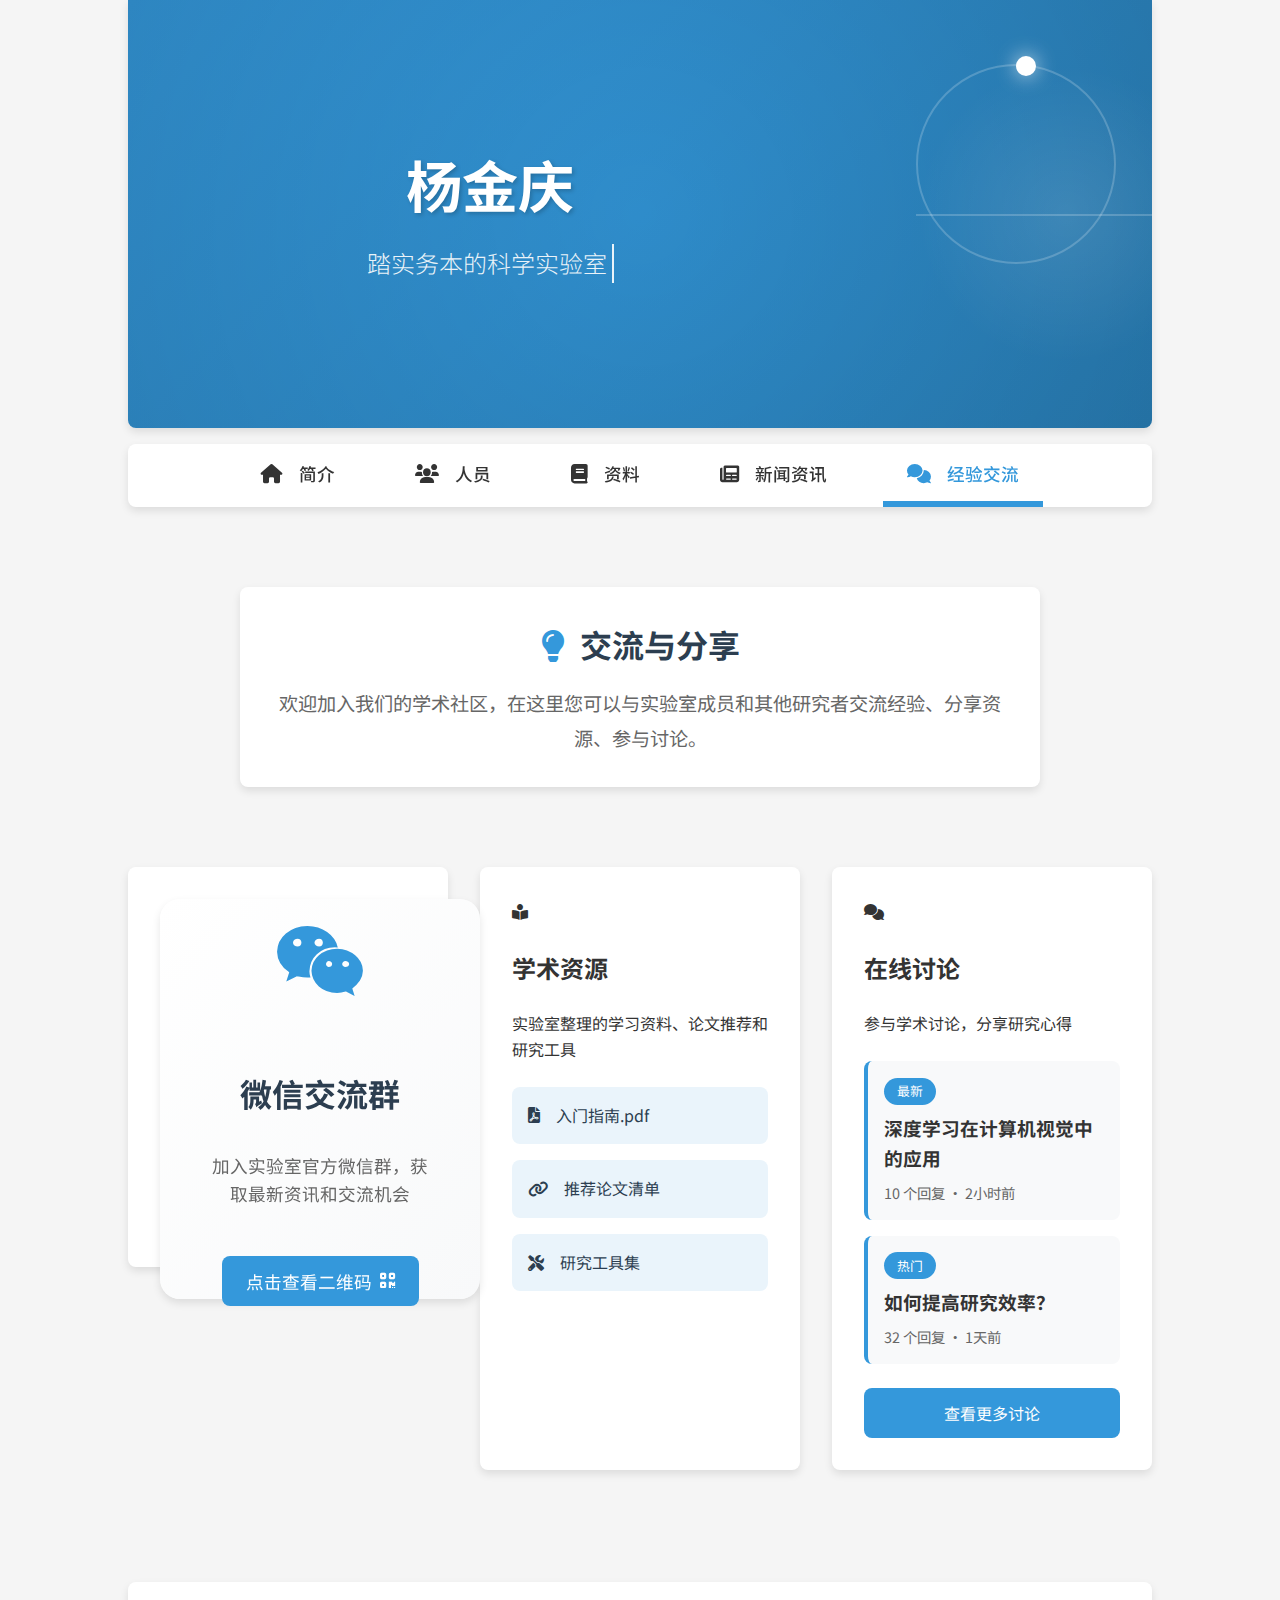
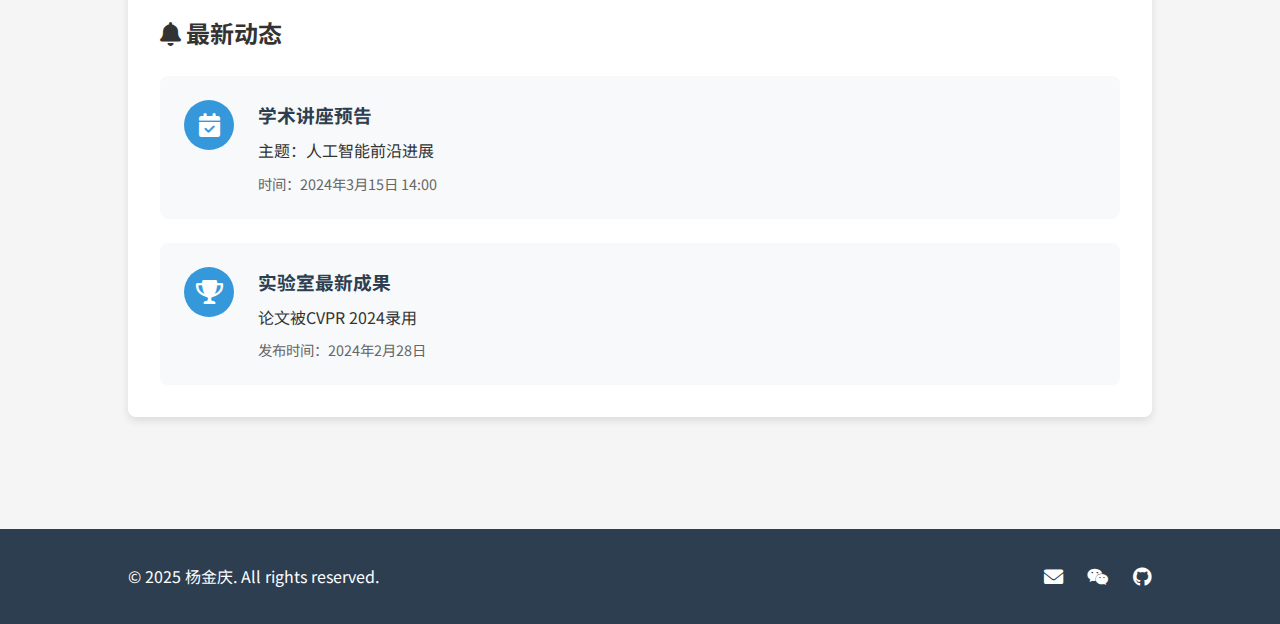
==== experience.html @ 107aa759 "Add files via upload" ====
<!DOCTYPE html>
<html lang="zh">
<head>
    <meta charset="UTF-8">
    <meta name="viewport" content="width=device-width, initial-scale=1.0">
    <title>经验交流 - 杨金庆实验室</title>
    <link rel="stylesheet" href="style.css">
    <link rel="stylesheet" href="header.css">
    <link rel="stylesheet" href="experience.css">
    <link rel="stylesheet" href="https://cdnjs.cloudflare.com/ajax/libs/font-awesome/6.0.0/css/all.min.css">
    <link href="https://fonts.googleapis.com/css2?family=Noto+Sans+SC:wght@300;400;500;700&display=swap" rel="stylesheet">
</head>
<body>
    <!-- 顶部横幅 -->
    <header class="banner">
        <div class="banner-content">
            <div class="banner-text">
                <h1>杨金庆</h1>
                <div class="banner-subtitle">
                    <span class="typing-text">踏实务本的科学实验室</span>
                </div>
            </div>
            <div class="banner-decoration">
                <div class="decoration-circle"></div>
                <div class="decoration-line"></div>
            </div>
        </div>
        <div class="banner-background">
            <div class="particles"></div>
        </div>
    </header>

    <!-- 导航栏 -->
    <nav class="main-nav">
        <div class="nav-container">
            <ul>
                <li><a href="index.html" class="nav-link">
                    <i class="fas fa-home"></i>
                    <span>简介</span>
                    <div class="nav-indicator"></div>
                </a></li>
                <li><a href="people.html" class="nav-link">
                    <i class="fas fa-users"></i>
                    <span>人员</span>
                    <div class="nav-indicator"></div>
                </a></li>
                <li><a href="resources.html" class="nav-link">
                    <i class="fas fa-book"></i>
                    <span>资料</span>
                    <div class="nav-indicator"></div>
                </a></li>
                <li><a href="news.html" class="nav-link">
                    <i class="fas fa-newspaper"></i>
                    <span>新闻资讯</span>
                    <div class="nav-indicator"></div>
                </a></li>
                <li><a href="experience.html" class="nav-link">
                    <i class="fas fa-comments"></i>
                    <span>经验交流</span>
                    <div class="nav-indicator"></div>
                </a></li>
            </ul>
        </div>
    </nav>

    <!-- 主要内容区域 -->
    <main>
        <div class="experience-container">
            <div class="experience-intro">
                <h2><i class="fas fa-lightbulb"></i> 交流与分享</h2>
                <p>欢迎加入我们的学术社区，在这里您可以与实验室成员和其他研究者交流经验、分享资源、参与讨论。</p>
            </div>
            
            <!-- 功能卡片区域 -->
            <div class="cards-container">
                <!-- 微信交流群 -->
                <div class="feature-card qr-card">
                    <div class="card-front">
                        <div class="icon">
                            <i class="fab fa-weixin"></i>
                        </div>
                        <h2>微信交流群</h2>
                        <p>加入实验室官方微信群，获取最新资讯和交流机会</p>
                        <button class="show-qr-btn">点击查看二维码 <i class="fas fa-qrcode"></i></button>
                    </div>
                    <div class="card-back">
                        <div class="qr-code">
                            <img src="qr-code.png" alt="交流群二维码">
                        </div>
                        <p>请使用微信扫描二维码</p>
                        <button class="hide-qr-btn"><i class="fas fa-arrow-left"></i> 返回</button>
                    </div>
                </div>

                <!-- 学术资源 -->
                <div class="feature-card">
                    <div class="icon">
                        <i class="fas fa-book-reader"></i>
                    </div>
                    <h2>学术资源</h2>
                    <p>实验室整理的学习资料、论文推荐和研究工具</p>
                    <div class="resource-list">
                        <a href="#" class="resource-item">
                            <i class="fas fa-file-pdf"></i>
                            <span>入门指南.pdf</span>
                        </a>
                        <a href="#" class="resource-item">
                            <i class="fas fa-link"></i>
                            <span>推荐论文清单</span>
                        </a>
                        <a href="#" class="resource-item">
                            <i class="fas fa-tools"></i>
                            <span>研究工具集</span>
                        </a>
                    </div>
                </div>

                <!-- 在线讨论区 -->
                <div class="feature-card discussion-card">
                    <div class="icon">
                        <i class="fas fa-comments"></i>
                    </div>
                    <h2>在线讨论</h2>
                    <p>参与学术讨论，分享研究心得</p>
                    <div class="discussion-preview">
                        <div class="discussion-topic">
                            <span class="topic-tag">最新</span>
                            <h3>深度学习在计算机视觉中的应用</h3>
                            <p class="topic-meta">10 个回复 · 2小时前</p>
                        </div>
                        <div class="discussion-topic">
                            <span class="topic-tag">热门</span>
                            <h3>如何提高研究效率？</h3>
                            <p class="topic-meta">32 个回复 · 1天前</p>
                        </div>
                    </div>
                    <button class="view-more-btn">查看更多讨论</button>
                </div>
            </div>

            <!-- 最新动态 -->
            <div class="updates-section">
                <h2><i class="fas fa-bell"></i> 最新动态</h2>
                <div class="updates-list">
                    <div class="update-item">
                        <div class="update-icon">
                            <i class="fas fa-calendar-check"></i>
                        </div>
                        <div class="update-content">
                            <h3>学术讲座预告</h3>
                            <p>主题：人工智能前沿进展</p>
                            <p class="update-meta">时间：2024年3月15日 14:00</p>
                        </div>
                    </div>
                    <div class="update-item">
                        <div class="update-icon">
                            <i class="fas fa-trophy"></i>
                        </div>
                        <div class="update-content">
                            <h3>实验室最新成果</h3>
                            <p>论文被CVPR 2024录用</p>
                            <p class="update-meta">发布时间：2024年2月28日</p>
                        </div>
                    </div>
                </div>
            </div>
        </div>
    </main>

    <!-- 页脚 -->
    <footer>
        <div class="footer-content">
            <p>© 2025 杨金庆. All rights reserved.</p>
            <div class="footer-links">
                <a href="#"><i class="fas fa-envelope"></i></a>
                <a href="#"><i class="fab fa-weixin"></i></a>
                <a href="#"><i class="fab fa-github"></i></a>
            </div>
        </div>
    </footer>

    <script src="nav.js"></script>
</body>
</html>
---- style.css ----
/* 全局样式 */
:root {
    --primary-color: #3498db;
    --primary-dark: #2980b9;
    --secondary-color: #2c3e50;
    --accent-color: #e74c3c;
    --light-bg: #f5f5f5;
    --dark-bg: #1a1a1a;
    --text-color: #333;
    --text-light: #666;
    --white: #ffffff;
    --shadow-sm: 0 2px 4px rgba(0,0,0,0.1);
    --shadow-md: 0 4px 8px rgba(0,0,0,0.1);
    --shadow-lg: 0 8px 16px rgba(0,0,0,0.1);
    --border-radius: 8px;
    --transition: all 0.3s ease;
}

* {
    box-sizing: border-box;
    margin: 0;
    padding: 0;
}

body {
    margin: 0;
    padding: 0;
    font-family: 'Noto Sans SC', "Microsoft YaHei", Arial, sans-serif;
    line-height: 1.6;
    min-height: 100vh;
    display: flex;
    flex-direction: column;
    background-color: var(--light-bg);
    color: var(--text-color);
}

/* 顶部横幅 */
.banner {
    width: 80%;
    max-width: 1200px;
    margin: 0 auto;
    background: linear-gradient(135deg, var(--secondary-color) 0%, var(--dark-bg) 100%);
    color: white;
    text-align: center;
    padding: 3rem 0;
    border-radius: 0 0 var(--border-radius) var(--border-radius);
    box-shadow: var(--shadow-md);
    position: relative;
    overflow: hidden;
}

.banner-content {
    position: relative;
    z-index: 2;
}

.banner-decoration {
    position: absolute;
    top: -50%;
    right: -10%;
    width: 300px;
    height: 300px;
    background: radial-gradient(circle, rgba(255,255,255,0.1) 0%, rgba(255,255,255,0) 70%);
    border-radius: 50%;
    z-index: 1;
}

.banner h1 {
    font-size: 2.8rem;
    margin: 0.5rem 0;
    font-weight: bold;
    text-shadow: 0 2px 4px rgba(0,0,0,0.2);
}

.banner h2 {
    font-size: 1.6rem;
    margin: 0;
    opacity: 0.9;
    font-weight: 400;
}

/* 导航栏 */
nav {
    width: 80%;
    max-width: 1200px;
    margin: 1rem auto;
    background-color: var(--white);
    box-shadow: var(--shadow-md);
    border-radius: var(--border-radius);
    position: sticky;
    top: 1rem;
    z-index: 100;
    transition: var(--transition);
}

nav ul {
    margin: 0;
    padding: 0;
    display: flex;
    justify-content: center;
    list-style: none;
}

nav li {
    margin: 0;
    padding: 0;
}

nav a {
    text-decoration: none;
    color: var(--text-color);
    font-size: 1.1rem;
    padding: 1.2rem 1.5rem;
    display: flex;
    align-items: center;
    transition: var(--transition);
    position: relative;
    border-bottom: 3px solid transparent;
}

nav a i {
    margin-right: 0.5rem;
    font-size: 1.2rem;
}

nav a:hover {
    color: var(--primary-color);
    background-color: rgba(52, 152, 219, 0.05);
}

nav a.active {
    color: var(--primary-color);
    border-bottom: 3px solid var(--primary-color);
    font-weight: 500;
}

/* 主要内容区域 */
main {
    flex: 1;
    width: 80%;
    max-width: 1200px;
    margin: 2rem auto;
    padding: 0;
}

.profile-container {
    display: flex;
    gap: 3rem;
    align-items: flex-start;
}

.profile-image {
    flex: 1;
    max-width: 300px;
}

.profile-image img {
    width: 100%;
    height: auto;
    border-radius: 8px;
    box-shadow: 0 4px 8px rgba(0,0,0,0.1);
}

.profile-info {
    flex: 2;
}

.profile-info h2 {
    color: #2c3e50;
    font-size: 1.8rem;
    margin-bottom: 1rem;
}

.profile-info p {
    margin: 0.5rem 0;
    color: #555;
    line-height: 1.8;
}

/* 页脚 */
footer {
    background-color: var(--secondary-color);
    color: var(--white);
    padding: 2rem 0;
    margin-top: 3rem;
}

.footer-content {
    width: 80%;
    max-width: 1200px;
    margin: 0 auto;
    display: flex;
    justify-content: space-between;
    align-items: center;
}

.footer-links {
    display: flex;
    gap: 1.5rem;
}

.footer-links a {
    color: var(--white);
    font-size: 1.2rem;
    transition: var(--transition);
}

.footer-links a:hover {
    color: var(--primary-color);
    transform: translateY(-3px);
}

/* 按钮样式 */
button {
    cursor: pointer;
    padding: 0.8rem 1.5rem;
    border: none;
    border-radius: var(--border-radius);
    font-family: inherit;
    font-size: 1rem;
    transition: var(--transition);
    background-color: var(--primary-color);
    color: var(--white);
}

button:hover {
    background-color: var(--primary-dark);
    transform: translateY(-2px);
    box-shadow: var(--shadow-md);
}

button:active {
    transform: translateY(0);
    box-shadow: var(--shadow-sm);
}

/* 响应式设计 */
@media (max-width: 1200px) {
    .banner, nav, main, .footer-content {
        width: 90%;
    }
}

@media (max-width: 768px) {
    .banner h1 {
        font-size: 2.2rem;
    }
    
    .banner h2 {
        font-size: 1.3rem;
    }
    
    nav ul {
        flex-wrap: wrap;
    }
    
    nav a {
        padding: 1rem;
        font-size: 1rem;
    }
    
    .footer-content {
        flex-direction: column;
        gap: 1rem;
        text-align: center;
    }

    .profile-container {
        flex-direction: column;
        gap: 2rem;
    }

    .profile-image {
        max-width: 100%;
    }

    .profile-image img {
        max-height: 400px;
        width: auto;
        margin: 0 auto;
        display: block;
    }
}
---- header.css ----
/* 顶部横幅样式 */
.banner {
    position: relative;
    background: linear-gradient(135deg, var(--primary-color), var(--primary-dark));
    color: white;
    padding: 4rem 2rem;
    overflow: hidden;
}

.banner-content {
    position: relative;
    max-width: 1200px;
    margin: 0 auto;
    display: flex;
    justify-content: space-between;
    align-items: center;
    z-index: 2;
}

.banner-text {
    flex: 1;
}

.banner h1 {
    font-size: 3.5rem;
    font-weight: 700;
    margin: 0;
    text-shadow: 2px 2px 4px rgba(0,0,0,0.2);
    animation: slideInLeft 0.8s ease-out;
}

.banner-subtitle {
    margin-top: 1rem;
}

.typing-text {
    font-size: 1.5rem;
    font-weight: 300;
    opacity: 0.9;
    display: inline-block;
    border-right: 2px solid white;
    padding-right: 5px;
    animation: typing 3.5s steps(40, end),
               blink-caret 0.75s step-end infinite;
    white-space: nowrap;
    overflow: hidden;
}

/* 装饰元素 */
.banner-decoration {
    position: relative;
    width: 300px;
    height: 300px;
}

.decoration-circle {
    position: absolute;
    width: 200px;
    height: 200px;
    border: 2px solid rgba(255,255,255,0.2);
    border-radius: 50%;
    animation: rotate 20s linear infinite;
}

.decoration-circle:before {
    content: '';
    position: absolute;
    top: -10px;
    left: 50%;
    width: 20px;
    height: 20px;
    background: white;
    border-radius: 50%;
    box-shadow: 0 0 20px rgba(255,255,255,0.8);
}

.decoration-line {
    position: absolute;
    top: 50%;
    left: 0;
    width: 100%;
    height: 2px;
    background: rgba(255,255,255,0.2);
    transform-origin: center;
    animation: rotate 15s linear infinite;
}

/* 背景粒子效果 */
.banner-background {
    position: absolute;
    top: 0;
    left: 0;
    right: 0;
    bottom: 0;
    overflow: hidden;
}

.particles {
    position: absolute;
    top: 0;
    left: 0;
    width: 100%;
    height: 100%;
    background: radial-gradient(circle at center, transparent 0%, rgba(0,0,0,0.2) 100%);
    opacity: 0.6;
}

/* 导航栏样式 */
.main-nav {
    background: white;
    box-shadow: var(--shadow-md);
    position: sticky;
    top: 0;
    z-index: 100;
    transition: all 0.3s ease;
}

.nav-container {
    max-width: 1200px;
    margin: 0 auto;
    padding: 0 1rem;
}

.main-nav ul {
    list-style: none;
    margin: 0;
    padding: 0;
    display: flex;
    justify-content: center;
    gap: 2rem;
}

.main-nav a {
    display: flex;
    align-items: center;
    gap: 0.5rem;
    padding: 1rem 1.5rem;
    color: var(--text-color);
    text-decoration: none;
    font-weight: 500;
    position: relative;
    transition: all 0.3s ease;
}

.main-nav a i {
    font-size: 1.2rem;
    transition: transform 0.3s ease;
}

.main-nav a:hover i {
    transform: translateY(-2px);
}

.nav-indicator {
    position: absolute;
    bottom: 0;
    left: 0;
    width: 100%;
    height: 3px;
    background: var(--primary-color);
    transform: scaleX(0);
    transition: transform 0.3s ease;
    transform-origin: center;
}

.main-nav a:hover .nav-indicator,
.main-nav a.active .nav-indicator {
    transform: scaleX(1);
}

.main-nav a.active {
    color: var(--primary-color);
}

/* 动画关键帧 */
@keyframes slideInLeft {
    from {
        transform: translateX(-100px);
        opacity: 0;
    }
    to {
        transform: translateX(0);
        opacity: 1;
    }
}

@keyframes typing {
    from { width: 0 }
    to { width: 100% }
}

@keyframes blink-caret {
    from, to { border-color: transparent }
    50% { border-color: white }
}

@keyframes rotate {
    from { transform: rotate(0deg); }
    to { transform: rotate(360deg); }
}

/* 响应式设计 */
@media (max-width: 768px) {
    .banner {
        padding: 3rem 1rem;
    }

    .banner h1 {
        font-size: 2.5rem;
    }

    .banner-decoration {
        display: none;
    }

    .main-nav ul {
        gap: 0.5rem;
    }

    .main-nav a {
        padding: 1rem 0.8rem;
        font-size: 0.9rem;
    }

    .main-nav a span {
        display: none;
    }

    .main-nav a i {
        font-size: 1.4rem;
    }
}

/* 导航链接激活状态 */
.nav-link.active {
    color: var(--primary-color);
}

.nav-link.active i {
    color: var(--primary-color);
}

.nav-link.active .nav-indicator {
    transform: scaleX(1);
}

/* 改进的悬停效果 */
.nav-link:hover {
    color: var(--primary-color);
}

.nav-link:hover i {
    color: var(--primary-color);
}
---- experience.css ----
/* 主要内容布局 */
.experience-container {
    display: flex;
    flex-direction: column;
    gap: 3rem;
    padding: 2rem 0;
}

.experience-intro {
    text-align: center;
    max-width: 800px;
    margin: 0 auto;
    padding: 2rem;
    background-color: var(--white);
    border-radius: var(--border-radius);
    box-shadow: var(--shadow-md);
}

.experience-intro h2 {
    color: var(--secondary-color);
    margin-bottom: 1rem;
    font-size: 2rem;
}

.experience-intro h2 i {
    color: var(--primary-color);
    margin-right: 0.5rem;
}

.experience-intro p {
    color: var(--text-light);
    font-size: 1.2rem;
    line-height: 1.8;
}

/* 卡片容器 */
.cards-container {
    display: grid;
    grid-template-columns: repeat(auto-fit, minmax(300px, 1fr));
    gap: 2rem;
    margin: 2rem 0;
}

.qr-card {
    position: relative;
    width: 100%;
    max-width: 350px;
    height: 400px;
    perspective: 1000px;
}

.card-front,
.card-back {
    position: absolute;
    width: 100%;
    height: 100%;
    backface-visibility: hidden;
    transition: transform 0.8s cubic-bezier(0.175, 0.885, 0.32, 1.275);
    border-radius: 20px;
    padding: 3rem;
    box-shadow: var(--shadow-md);
    display: flex;
    flex-direction: column;
    align-items: center;
    justify-content: center;
    background: var(--white);
}

/* 正面样式 */
.card-front {
    transform: rotateY(0deg);
    background: linear-gradient(135deg, var(--white) 0%, #f8f9fa 100%);
}

.qr-card.flipped .card-front {
    transform: rotateY(180deg);
}

.card-front .icon {
    font-size: 5rem;
    color: var(--primary-color);
    margin-bottom: 2rem;
    animation: float 3s ease-in-out infinite;
}

@keyframes float {
    0% {
        transform: translateY(0px);
    }
    50% {
        transform: translateY(-10px);
    }
    100% {
        transform: translateY(0px);
    }
}

.card-front h2 {
    font-size: 2rem;
    color: var(--secondary-color);
    margin: 1rem 0;
    text-align: center;
}

.card-front p {
    font-size: 1.1rem;
    color: var(--text-light);
    margin: 1rem 0 2rem;
    text-align: center;
}

/* 背面样式 */
.card-back {
    transform: rotateY(-180deg);
    background: linear-gradient(135deg, var(--white) 0%, #f0f7ff 100%);
}

.qr-card.flipped .card-back {
    transform: rotateY(0deg);
}

.qr-code {
    width: 200px;
    height: 200px;
    margin-bottom: 1.5rem;
    padding: 1rem;
    background: var(--white);
    border-radius: 10px;
    box-shadow: var(--shadow-sm);
    display: flex;
    align-items: center;
    justify-content: center;
}

.qr-code img {
    width: 100%;
    height: 100%;
    object-fit: contain;
}

/* 按钮样式 */
.show-qr-btn,
.hide-qr-btn {
    padding: 0.8rem 1.5rem;
    font-size: 1.1rem;
    border: none;
    border-radius: 8px;
    cursor: pointer;
    transition: all 0.3s ease;
    background: var(--primary-color);
    color: var(--white);
    margin-top: 1rem;
    display: flex;
    align-items: center;
    gap: 0.5rem;
}

.show-qr-btn:hover,
.hide-qr-btn:hover {
    background: var(--primary-dark);
    transform: translateY(-3px);
    box-shadow: var(--shadow-md);
}

/* 功能卡片样式更新 */
.feature-card {
    background: var(--white);
    border-radius: var(--border-radius);
    padding: 2rem;
    box-shadow: var(--shadow-md);
    transition: var(--transition);
    display: flex;
    flex-direction: column;
    gap: 1.5rem;
    min-height: 400px;
}

.feature-card:hover {
    transform: translateY(-5px);
    box-shadow: var(--shadow-lg);
}

/* 资源列表样式 */
.resource-list {
    display: flex;
    flex-direction: column;
    gap: 1rem;
}

.resource-item {
    display: flex;
    align-items: center;
    gap: 1rem;
    padding: 1rem;
    background: rgba(52, 152, 219, 0.1);
    border-radius: var(--border-radius);
    color: var(--secondary-color);
    text-decoration: none;
    transition: var(--transition);
}

.resource-item:hover {
    background: rgba(52, 152, 219, 0.2);
    transform: translateX(5px);
}

/* 讨论区样式 */
.discussion-preview {
    display: flex;
    flex-direction: column;
    gap: 1rem;
}

.discussion-topic {
    padding: 1rem;
    background: #f8f9fa;
    border-radius: var(--border-radius);
    border-left: 4px solid var(--primary-color);
}

.topic-tag {
    display: inline-block;
    padding: 0.2rem 0.8rem;
    border-radius: 20px;
    font-size: 0.8rem;
    margin-bottom: 0.5rem;
}

.topic-tag:not(:last-child) {
    margin-right: 0.5rem;
}

.topic-tag {
    background: var(--primary-color);
    color: white;
}

.topic-meta {
    font-size: 0.9rem;
    color: var(--text-light);
    margin-top: 0.5rem;
}

/* 最新动态部分 */
.updates-section {
    margin-top: 2rem;
    background: var(--white);
    border-radius: var(--border-radius);
    padding: 2rem;
    box-shadow: var(--shadow-md);
}

.updates-list {
    display: flex;
    flex-direction: column;
    gap: 1.5rem;
    margin-top: 1.5rem;
}

.update-item {
    display: flex;
    gap: 1.5rem;
    padding: 1.5rem;
    background: #f8f9fa;
    border-radius: var(--border-radius);
    transition: var(--transition);
}

.update-item:hover {
    transform: translateX(5px);
    background: #f0f7ff;
}

.update-icon {
    flex-shrink: 0;
    width: 50px;
    height: 50px;
    border-radius: 50%;
    background: var(--primary-color);
    color: white;
    display: flex;
    align-items: center;
    justify-content: center;
    font-size: 1.5rem;
}

.update-content h3 {
    margin: 0 0 0.5rem 0;
    color: var(--secondary-color);
}

.update-meta {
    font-size: 0.9rem;
    color: var(--text-light);
    margin-top: 0.5rem;
}

/* 表单增强样式 */
select {
    width: 100%;
    padding: 0.8rem;
    border: 1px solid #ddd;
    border-radius: var(--border-radius);
    font-family: inherit;
    font-size: 1rem;
    transition: var(--transition);
    background-color: white;
    cursor: pointer;
}

select:focus {
    outline: none;
    border-color: var(--primary-color);
    box-shadow: 0 0 0 3px rgba(52, 152, 219, 0.2);
}

/* 响应式调整 */
@media (max-width: 768px) {
    .cards-container {
        grid-template-columns: 1fr;
    }
    
    .update-item {
        flex-direction: column;
        align-items: flex-start;
        gap: 1rem;
    }
}
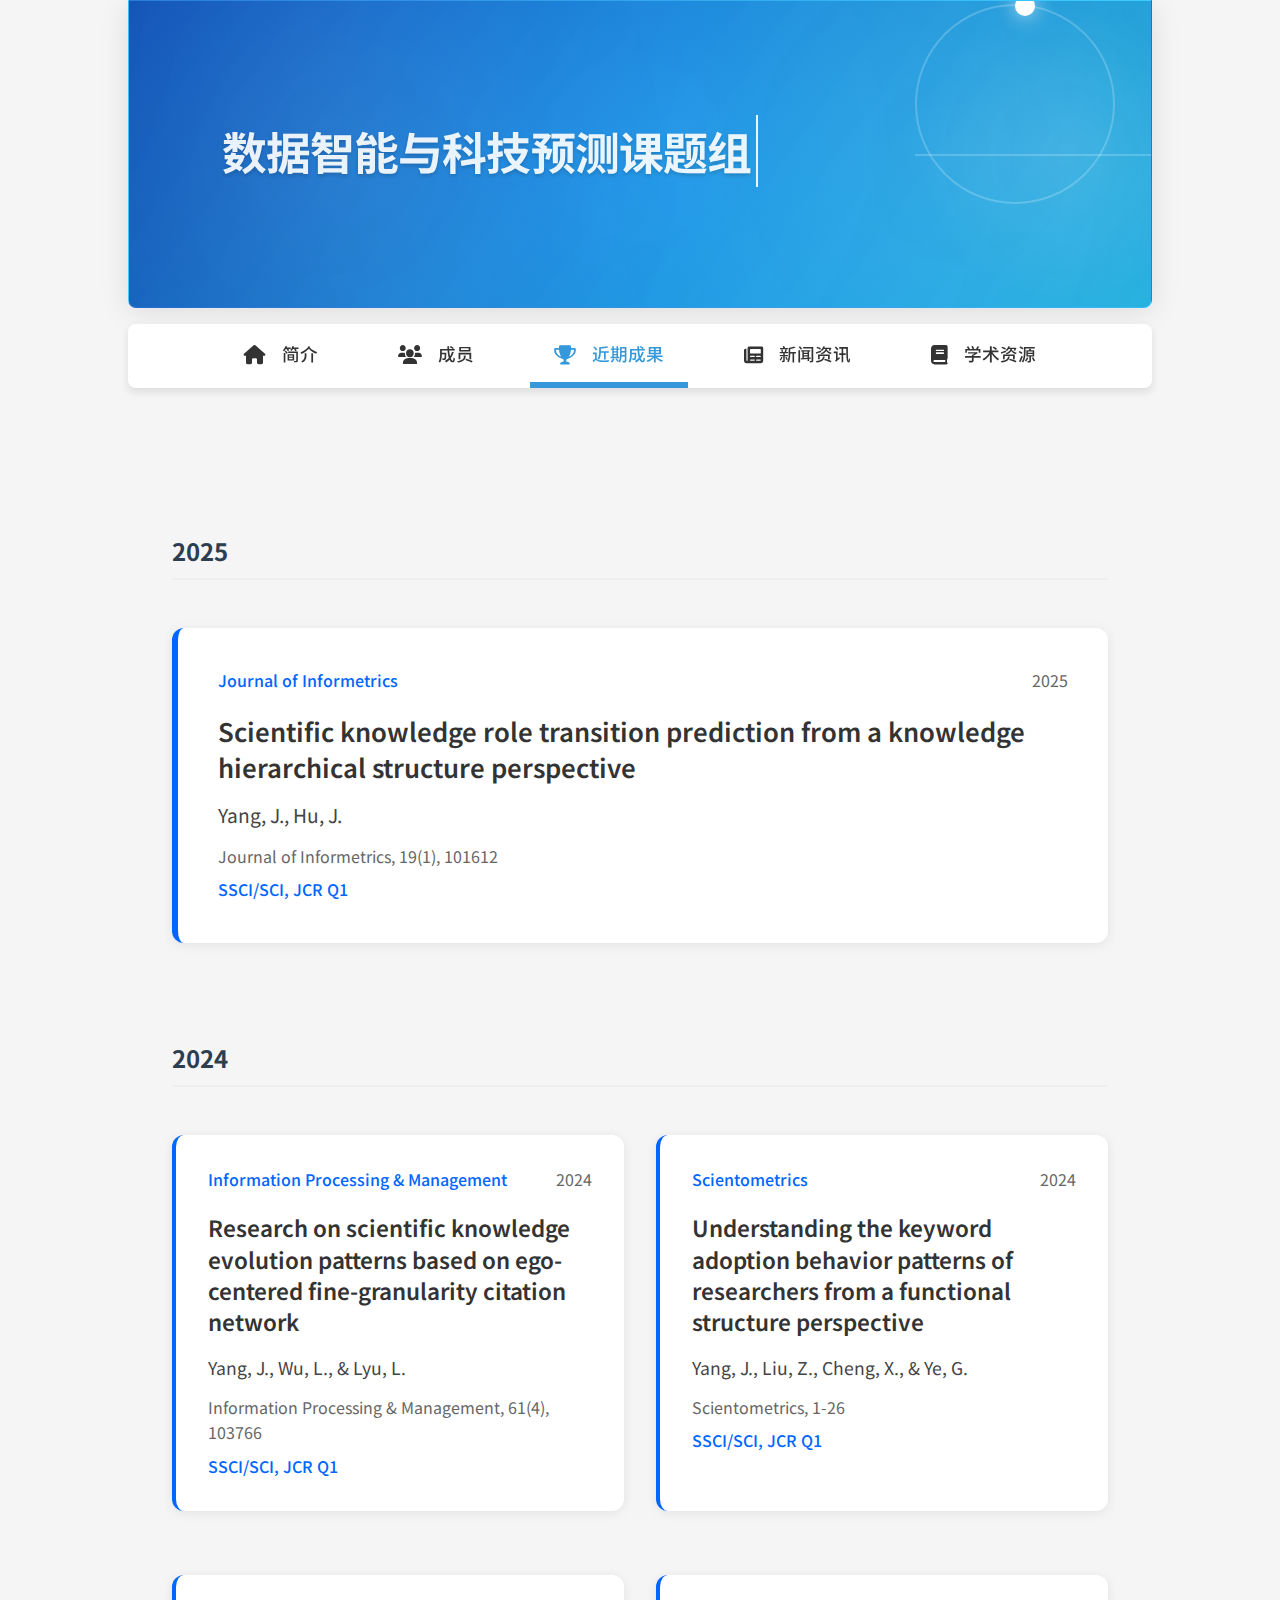
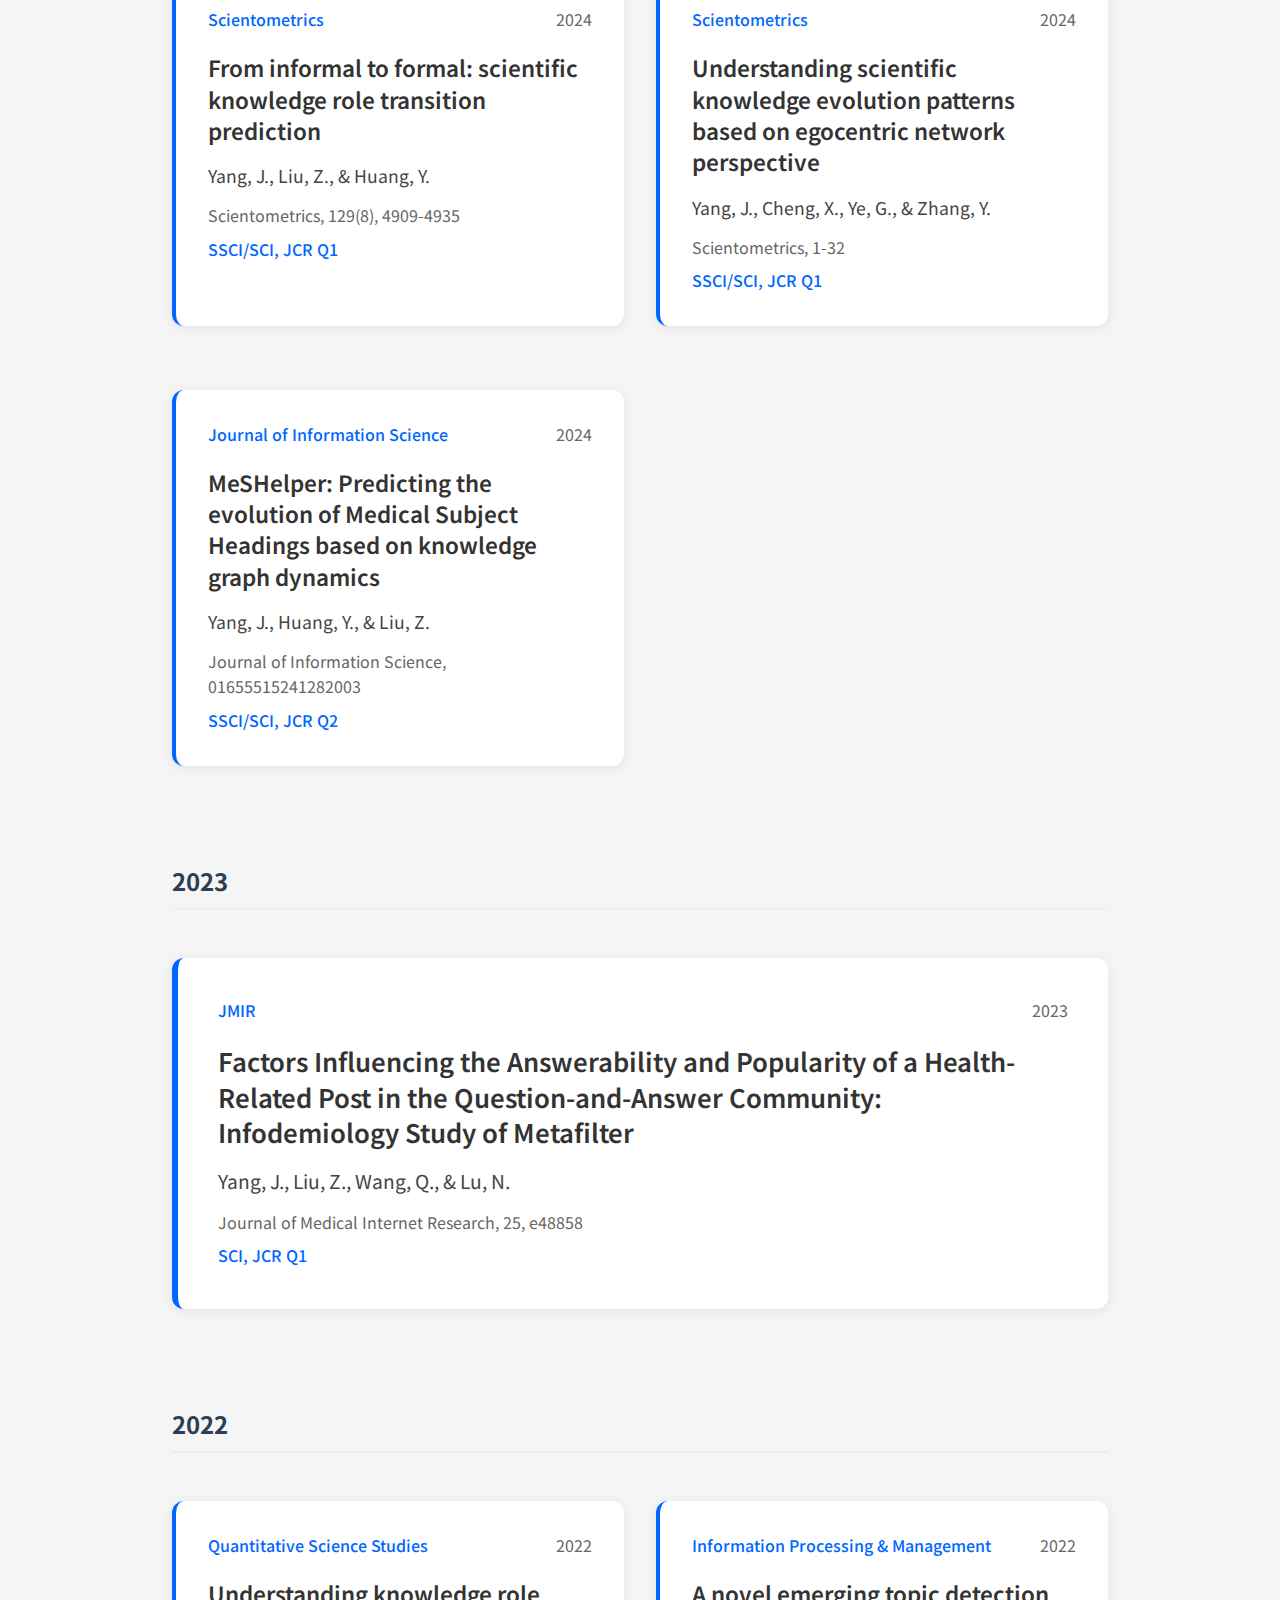
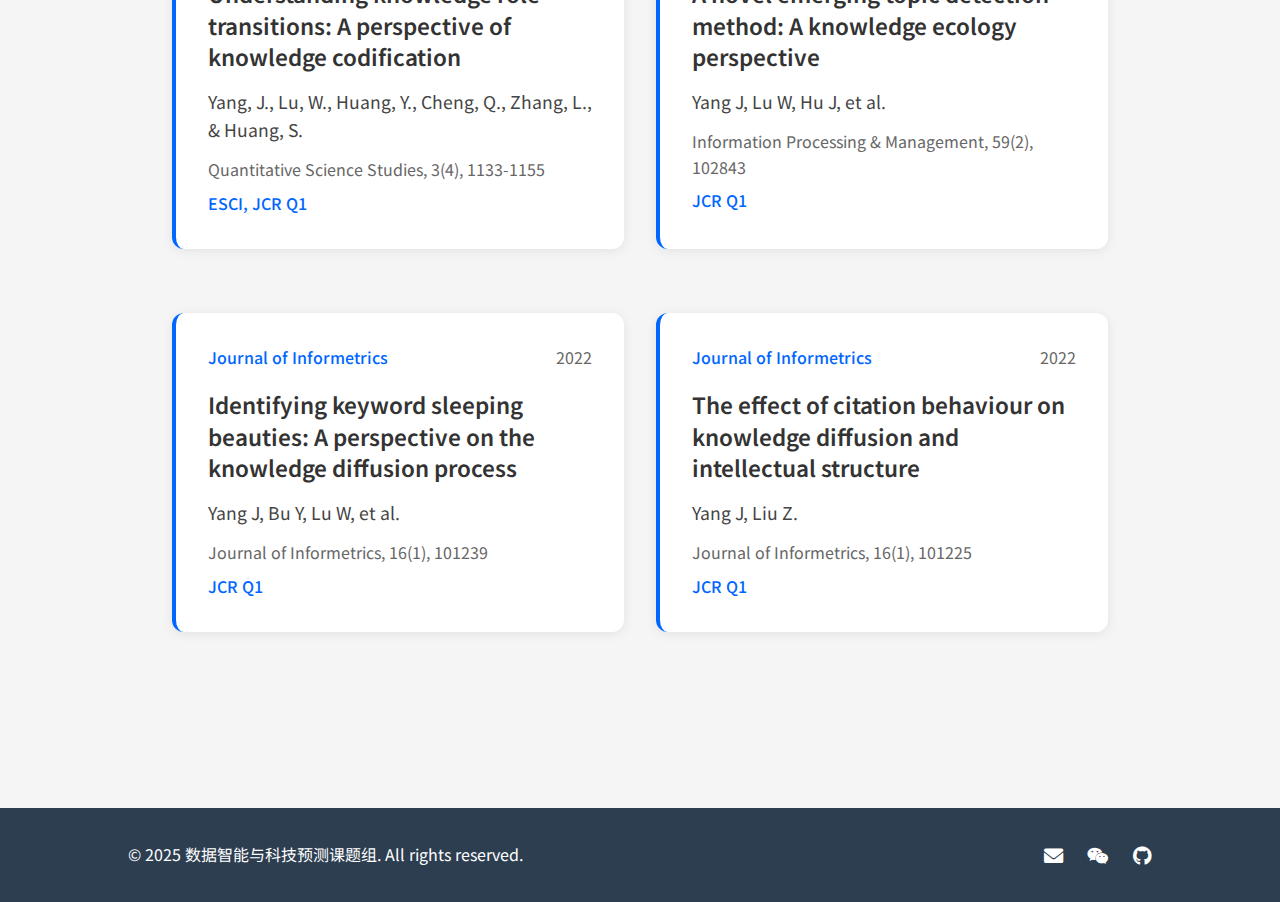
==== commit 3390526f: "Update experience.html" ====
--- a/experience.html
+++ b/experience.html
@@ -3,10 +3,10 @@
 <head>
     <meta charset="UTF-8">
     <meta name="viewport" content="width=device-width, initial-scale=1.0">
-    <title>经验交流 - 杨金庆实验室</title>
+    <title>近期成果 - 数据智能与科技预测课题组</title>
     <link rel="stylesheet" href="style.css">
     <link rel="stylesheet" href="header.css">
-    <link rel="stylesheet" href="experience.css">
+    <link rel="stylesheet" href="achievements.css">
     <link rel="stylesheet" href="https://cdnjs.cloudflare.com/ajax/libs/font-awesome/6.0.0/css/all.min.css">
     <link href="https://fonts.googleapis.com/css2?family=Noto+Sans+SC:wght@300;400;500;700&display=swap" rel="stylesheet">
 </head>
@@ -15,10 +15,7 @@
     <header class="banner">
         <div class="banner-content">
             <div class="banner-text">
-                <h1>杨金庆</h1>
-                <div class="banner-subtitle">
-                    <span class="typing-text">踏实务本的科学实验室</span>
-                </div>
+                <h1 class="typing-text">数据智能与科技预测课题组</h1>
             </div>
             <div class="banner-decoration">
                 <div class="decoration-circle"></div>
@@ -41,12 +38,12 @@
                 </a></li>
                 <li><a href="people.html" class="nav-link">
                     <i class="fas fa-users"></i>
-                    <span>人员</span>
-                    <div class="nav-indicator"></div>
-                </a></li>
-                <li><a href="resources.html" class="nav-link">
-                    <i class="fas fa-book"></i>
-                    <span>资料</span>
+                    <span>成员</span>
+                    <div class="nav-indicator"></div>
+                </a></li>
+                <li><a href="experience.html" class="nav-link">
+                    <i class="fas fa-trophy"></i>
+                    <span>近期成果</span>
                     <div class="nav-indicator"></div>
                 </a></li>
                 <li><a href="news.html" class="nav-link">
@@ -54,9 +51,9 @@
                     <span>新闻资讯</span>
                     <div class="nav-indicator"></div>
                 </a></li>
-                <li><a href="experience.html" class="nav-link">
-                    <i class="fas fa-comments"></i>
-                    <span>经验交流</span>
+                <li><a href="resources.html" class="nav-link">
+                    <i class="fas fa-book"></i>
+                    <span>学术资源</span>
                     <div class="nav-indicator"></div>
                 </a></li>
             </ul>
@@ -65,102 +62,143 @@
 
     <!-- 主要内容区域 -->
     <main>
-        <div class="experience-container">
-            <div class="experience-intro">
-                <h2><i class="fas fa-lightbulb"></i> 交流与分享</h2>
-                <p>欢迎加入我们的学术社区，在这里您可以与实验室成员和其他研究者交流经验、分享资源、参与讨论。</p>
-            </div>
-            
-            <!-- 功能卡片区域 -->
-            <div class="cards-container">
-                <!-- 微信交流群 -->
-                <div class="feature-card qr-card">
-                    <div class="card-front">
-                        <div class="icon">
-                            <i class="fab fa-weixin"></i>
-                        </div>
-                        <h2>微信交流群</h2>
-                        <p>加入实验室官方微信群，获取最新资讯和交流机会</p>
-                        <button class="show-qr-btn">点击查看二维码 <i class="fas fa-qrcode"></i></button>
-                    </div>
-                    <div class="card-back">
-                        <div class="qr-code">
-                            <img src="qr-code.png" alt="交流群二维码">
-                        </div>
-                        <p>请使用微信扫描二维码</p>
-                        <button class="hide-qr-btn"><i class="fas fa-arrow-left"></i> 返回</button>
-                    </div>
-                </div>
-
-                <!-- 学术资源 -->
-                <div class="feature-card">
-                    <div class="icon">
-                        <i class="fas fa-book-reader"></i>
-                    </div>
-                    <h2>学术资源</h2>
-                    <p>实验室整理的学习资料、论文推荐和研究工具</p>
-                    <div class="resource-list">
-                        <a href="#" class="resource-item">
-                            <i class="fas fa-file-pdf"></i>
-                            <span>入门指南.pdf</span>
-                        </a>
-                        <a href="#" class="resource-item">
-                            <i class="fas fa-link"></i>
-                            <span>推荐论文清单</span>
-                        </a>
-                        <a href="#" class="resource-item">
-                            <i class="fas fa-tools"></i>
-                            <span>研究工具集</span>
-                        </a>
-                    </div>
-                </div>
-
-                <!-- 在线讨论区 -->
-                <div class="feature-card discussion-card">
-                    <div class="icon">
-                        <i class="fas fa-comments"></i>
-                    </div>
-                    <h2>在线讨论</h2>
-                    <p>参与学术讨论，分享研究心得</p>
-                    <div class="discussion-preview">
-                        <div class="discussion-topic">
-                            <span class="topic-tag">最新</span>
-                            <h3>深度学习在计算机视觉中的应用</h3>
-                            <p class="topic-meta">10 个回复 · 2小时前</p>
-                        </div>
-                        <div class="discussion-topic">
-                            <span class="topic-tag">热门</span>
-                            <h3>如何提高研究效率？</h3>
-                            <p class="topic-meta">32 个回复 · 1天前</p>
-                        </div>
-                    </div>
-                    <button class="view-more-btn">查看更多讨论</button>
-                </div>
-            </div>
-
-            <!-- 最新动态 -->
-            <div class="updates-section">
-                <h2><i class="fas fa-bell"></i> 最新动态</h2>
-                <div class="updates-list">
-                    <div class="update-item">
-                        <div class="update-icon">
-                            <i class="fas fa-calendar-check"></i>
-                        </div>
-                        <div class="update-content">
-                            <h3>学术讲座预告</h3>
-                            <p>主题：人工智能前沿进展</p>
-                            <p class="update-meta">时间：2024年3月15日 14:00</p>
-                        </div>
-                    </div>
-                    <div class="update-item">
-                        <div class="update-icon">
-                            <i class="fas fa-trophy"></i>
-                        </div>
-                        <div class="update-content">
-                            <h3>实验室最新成果</h3>
-                            <p>论文被CVPR 2024录用</p>
-                            <p class="update-meta">发布时间：2024年2月28日</p>
-                        </div>
+        <div class="achievements-container">
+            <!-- 删除成果介绍框，直接显示论文列表 -->
+            <div class="papers-container">
+                <!-- 2025年论文 -->
+                <h3 class="year-divider">2025</h3>
+                <div class="papers-grid">
+                    <div class="paper-card" data-year="2025">
+                        <div class="paper-meta">
+                            <span class="paper-tag">Journal of Informetrics</span>
+                            <span class="paper-date">2025</span>
+                        </div>
+                        <h3 class="paper-title">Scientific knowledge role transition prediction from a knowledge hierarchical structure perspective</h3>
+                        <p class="paper-authors">Yang, J., Hu, J.</p>
+                        <div class="paper-journal">Journal of Informetrics, 19(1), 101612</div>
+                        <div class="paper-index">SSCI/SCI, JCR Q1</div>
+                    </div>
+                </div>
+            
+                <!-- 2024年论文 -->
+                <h3 class="year-divider">2024</h3>
+                <div class="papers-grid">
+                    <div class="paper-card">
+                        <div class="paper-meta">
+                            <span class="paper-tag">Information Processing & Management</span>
+                            <span class="paper-date">2024</span>
+                        </div>
+                        <h3 class="paper-title">Research on scientific knowledge evolution patterns based on ego-centered fine-granularity citation network</h3>
+                        <p class="paper-authors">Yang, J., Wu, L., & Lyu, L.</p>
+                        <div class="paper-journal">Information Processing & Management, 61(4), 103766</div>
+                        <div class="paper-index">SSCI/SCI, JCR Q1</div>
+                    </div>
+            
+                    <div class="paper-card">
+                        <div class="paper-meta">
+                            <span class="paper-tag">Scientometrics</span>
+                            <span class="paper-date">2024</span>
+                        </div>
+                        <h3 class="paper-title">Understanding the keyword adoption behavior patterns of researchers from a functional structure perspective</h3>
+                        <p class="paper-authors">Yang, J., Liu, Z., Cheng, X., & Ye, G.</p>
+                        <div class="paper-journal">Scientometrics, 1-26</div>
+                        <div class="paper-index">SSCI/SCI, JCR Q1</div>
+                    </div>
+            
+                    <div class="paper-card">
+                        <div class="paper-meta">
+                            <span class="paper-tag">Scientometrics</span>
+                            <span class="paper-date">2024</span>
+                        </div>
+                        <h3 class="paper-title">From informal to formal: scientific knowledge role transition prediction</h3>
+                        <p class="paper-authors">Yang, J., Liu, Z., & Huang, Y.</p>
+                        <div class="paper-journal">Scientometrics, 129(8), 4909-4935</div>
+                        <div class="paper-index">SSCI/SCI, JCR Q1</div>
+                    </div>
+            
+                    <div class="paper-card">
+                        <div class="paper-meta">
+                            <span class="paper-tag">Scientometrics</span>
+                            <span class="paper-date">2024</span>
+                        </div>
+                        <h3 class="paper-title">Understanding scientific knowledge evolution patterns based on egocentric network perspective</h3>
+                        <p class="paper-authors">Yang, J., Cheng, X., Ye, G., & Zhang, Y.</p>
+                        <div class="paper-journal">Scientometrics, 1-32</div>
+                        <div class="paper-index">SSCI/SCI, JCR Q1</div>
+                    </div>
+            
+                    <div class="paper-card">
+                        <div class="paper-meta">
+                            <span class="paper-tag">Journal of Information Science</span>
+                            <span class="paper-date">2024</span>
+                        </div>
+                        <h3 class="paper-title">MeSHelper: Predicting the evolution of Medical Subject Headings based on knowledge graph dynamics</h3>
+                        <p class="paper-authors">Yang, J., Huang, Y., & Liu, Z.</p>
+                        <div class="paper-journal">Journal of Information Science, 01655515241282003</div>
+                        <div class="paper-index">SSCI/SCI, JCR Q2</div>
+                    </div>
+                </div>
+            
+                <!-- 2023年论文 -->
+                <h3 class="year-divider">2023</h3>
+                <div class="papers-grid">
+                    <div class="paper-card" data-year="2023">
+                        <div class="paper-meta">
+                            <span class="paper-tag">JMIR</span>
+                            <span class="paper-date">2023</span>
+                        </div>
+                        <h3 class="paper-title">Factors Influencing the Answerability and Popularity of a Health-Related Post in the Question-and-Answer Community: Infodemiology Study of Metafilter</h3>
+                        <p class="paper-authors">Yang, J., Liu, Z., Wang, Q., & Lu, N.</p>
+                        <div class="paper-journal">Journal of Medical Internet Research, 25, e48858</div>
+                        <div class="paper-index">SCI, JCR Q1</div>
+                    </div>
+                </div>
+            
+                <!-- 2022年论文 -->
+                <h3 class="year-divider">2022</h3>
+                <div class="papers-grid">
+                    <div class="paper-card">
+                        <div class="paper-meta">
+                            <span class="paper-tag">Quantitative Science Studies</span>
+                            <span class="paper-date">2022</span>
+                        </div>
+                        <h3 class="paper-title">Understanding knowledge role transitions: A perspective of knowledge codification</h3>
+                        <p class="paper-authors">Yang, J., Lu, W., Huang, Y., Cheng, Q., Zhang, L., & Huang, S.</p>
+                        <div class="paper-journal">Quantitative Science Studies, 3(4), 1133-1155</div>
+                        <div class="paper-index">ESCI, JCR Q1</div>
+                    </div>
+            
+                    <div class="paper-card">
+                        <div class="paper-meta">
+                            <span class="paper-tag">Information Processing & Management</span>
+                            <span class="paper-date">2022</span>
+                        </div>
+                        <h3 class="paper-title">A novel emerging topic detection method: A knowledge ecology perspective</h3>
+                        <p class="paper-authors">Yang J, Lu W, Hu J, et al.</p>
+                        <div class="paper-journal">Information Processing & Management, 59(2), 102843</div>
+                        <div class="paper-index">JCR Q1</div>
+                    </div>
+            
+                    <div class="paper-card">
+                        <div class="paper-meta">
+                            <span class="paper-tag">Journal of Informetrics</span>
+                            <span class="paper-date">2022</span>
+                        </div>
+                        <h3 class="paper-title">Identifying keyword sleeping beauties: A perspective on the knowledge diffusion process</h3>
+                        <p class="paper-authors">Yang J, Bu Y, Lu W, et al.</p>
+                        <div class="paper-journal">Journal of Informetrics, 16(1), 101239</div>
+                        <div class="paper-index">JCR Q1</div>
+                    </div>
+            
+                    <div class="paper-card">
+                        <div class="paper-meta">
+                            <span class="paper-tag">Journal of Informetrics</span>
+                            <span class="paper-date">2022</span>
+                        </div>
+                        <h3 class="paper-title">The effect of citation behaviour on knowledge diffusion and intellectual structure</h3>
+                        <p class="paper-authors">Yang J, Liu Z.</p>
+                        <div class="paper-journal">Journal of Informetrics, 16(1), 101225</div>
+                        <div class="paper-index">JCR Q1</div>
                     </div>
                 </div>
             </div>
@@ -170,7 +208,7 @@
     <!-- 页脚 -->
     <footer>
         <div class="footer-content">
-            <p>© 2025 杨金庆. All rights reserved.</p>
+            <p>© 2025 数据智能与科技预测课题组. All rights reserved.</p>
             <div class="footer-links">
                 <a href="#"><i class="fas fa-envelope"></i></a>
                 <a href="#"><i class="fab fa-weixin"></i></a>
--- a/header.css
+++ b/header.css
@@ -1,36 +1,87 @@
 /* 顶部横幅样式 */
 .banner {
     position: relative;
-    background: linear-gradient(135deg, var(--primary-color), var(--primary-dark));
+    background: linear-gradient(125deg, 
+        rgba(0, 82, 204, 0.95), 
+        rgba(0, 191, 255, 0.85));
     color: white;
-    padding: 4rem 2rem;
+    padding: 0.2rem 2rem;
     overflow: hidden;
+    box-shadow: 0 4px 30px rgba(0, 0, 0, 0.1);
+    backdrop-filter: blur(5px);
+    border: 1px solid rgba(255, 255, 255, 0.1);
+}
+
+/* 添加动态背景效果 */
+.banner::before {
+    content: '';
+    position: absolute;
+    top: 0;
+    left: 0;
+    right: 0;
+    bottom: 0;
+    background: 
+        radial-gradient(circle at 20% 50%, rgba(255, 255, 255, 0.1) 0%, transparent 50%),
+        radial-gradient(circle at 80% 50%, rgba(255, 255, 255, 0.1) 0%, transparent 50%);
+    animation: pulse 8s ease-in-out infinite alternate;
+}
+
+/* 添加动画关键帧 */
+@keyframes pulse {
+    0% {
+        opacity: 0.5;
+        transform: scale(1);
+    }
+    100% {
+        opacity: 1;
+        transform: scale(1.1);
+    }
+}
+
+/* 响应式调整 */
+@media (max-width: 768px) {
+    .banner {
+        padding: 1rem 1rem;  /* 移动端相应调整 */
+    }
 }
 
 .banner-content {
     position: relative;
-    max-width: 1200px;
+    max-width: 100%;  /* 允许更宽的内容区域 */
     margin: 0 auto;
     display: flex;
-    justify-content: space-between;
+    justify-content: center;
     align-items: center;
     z-index: 2;
 }
 
+.typing-text {
+    font-size: 2.5em;  /* 调整为标题大小 */
+    font-weight: 800;
+    color: #fff;
+    white-space: nowrap;
+    display: inline-block;
+    border-right: none;
+    animation: none;
+    letter-spacing: -0.02em;
+    opacity: 1;
+    transform: scale(1);  /* 移除缩放 */
+}
+
+
+
+/* 响应式调整 */
+@media (max-width: 768px) {
+    .typing-text {
+        font-size: 2.5em;
+    }
+}
+
 .banner-text {
     flex: 1;
-}
-
-.banner h1 {
-    font-size: 3.5rem;
-    font-weight: 700;
-    margin: 0;
-    text-shadow: 2px 2px 4px rgba(0,0,0,0.2);
-    animation: slideInLeft 0.8s ease-out;
-}
-
-.banner-subtitle {
-    margin-top: 1rem;
+    text-align: center;
+    width: 100%;
+    padding: 0;
 }
 
 .typing-text {
@@ -251,4 +302,42 @@
 
 .nav-link:hover i {
     color: var(--primary-color);
-} +}
+
+/* 响应式调整 */
+@media (max-width: 768px) {
+    .typing-text {
+        font-size: 3em;  /* 移动端适当缩小 */
+    }
+    .banner-text {
+        padding-right: 5%;  /* 移动端减小偏移 */
+    }
+}
+
+
+.nav-container ul {
+    display: flex;
+    justify-content: center;
+    list-style: none;
+    margin: 0;
+    padding: 0;
+}
+
+.nav-link {
+    display: flex;
+    flex-direction: row;
+    align-items: center;
+    padding: 10px 20px;
+    text-decoration: none;
+    color: #333;
+    transition: all 0.3s ease;
+}
+
+.nav-link i {
+    margin-right: 8px;
+    font-size: 1.2em;
+}
+
+.nav-link span {
+    white-space: nowrap;
+}
--- a/achievements.css
+++ b/achievements.css
@@ -0,0 +1,536 @@
+/* 主要内容布局 */
+.experience-container {
+    display: flex;
+    flex-direction: column;
+    gap: 3rem;
+    padding: 2rem 0;
+}
+
+.experience-intro {
+    text-align: center;
+    max-width: 800px;
+    margin: 0 auto;
+    padding: 2rem;
+    background-color: var(--white);
+    border-radius: var(--border-radius);
+    box-shadow: var(--shadow-md);
+}
+
+.experience-intro h2 {
+    color: var(--secondary-color);
+    margin-bottom: 1rem;
+    font-size: 2rem;
+}
+
+.experience-intro h2 i {
+    color: var(--primary-color);
+    margin-right: 0.5rem;
+}
+
+.experience-intro p {
+    color: var(--text-light);
+    font-size: 1.2rem;
+    line-height: 1.8;
+}
+
+/* 卡片容器 */
+.cards-container {
+    display: grid;
+    grid-template-columns: repeat(auto-fit, minmax(300px, 1fr));
+    gap: 2rem;
+    margin: 2rem 0;
+}
+
+.qr-card {
+    position: relative;
+    width: 100%;
+    max-width: 350px;
+    height: 400px;
+    perspective: 1000px;
+}
+
+.card-front,
+.card-back {
+    position: absolute;
+    width: 100%;
+    height: 100%;
+    backface-visibility: hidden;
+    transition: transform 0.8s cubic-bezier(0.175, 0.885, 0.32, 1.275);
+    border-radius: 20px;
+    padding: 3rem;
+    box-shadow: var(--shadow-md);
+    display: flex;
+    flex-direction: column;
+    align-items: center;
+    justify-content: center;
+    background: var(--white);
+}
+
+/* 正面样式 */
+.card-front {
+    transform: rotateY(0deg);
+    background: linear-gradient(135deg, var(--white) 0%, #f8f9fa 100%);
+}
+
+.qr-card.flipped .card-front {
+    transform: rotateY(180deg);
+}
+
+.card-front .icon {
+    font-size: 5rem;
+    color: var(--primary-color);
+    margin-bottom: 2rem;
+    animation: float 3s ease-in-out infinite;
+}
+
+@keyframes float {
+    0% {
+        transform: translateY(0px);
+    }
+    50% {
+        transform: translateY(-10px);
+    }
+    100% {
+        transform: translateY(0px);
+    }
+}
+
+.card-front h2 {
+    font-size: 2rem;
+    color: var(--secondary-color);
+    margin: 1rem 0;
+    text-align: center;
+}
+
+.card-front p {
+    font-size: 1.1rem;
+    color: var(--text-light);
+    margin: 1rem 0 2rem;
+    text-align: center;
+}
+
+/* 背面样式 */
+.card-back {
+    transform: rotateY(-180deg);
+    background: linear-gradient(135deg, var(--white) 0%, #f0f7ff 100%);
+}
+
+.qr-card.flipped .card-back {
+    transform: rotateY(0deg);
+}
+
+.qr-code {
+    width: 200px;
+    height: 200px;
+    margin-bottom: 1.5rem;
+    padding: 1rem;
+    background: var(--white);
+    border-radius: 10px;
+    box-shadow: var(--shadow-sm);
+    display: flex;
+    align-items: center;
+    justify-content: center;
+}
+
+.qr-code img {
+    width: 100%;
+    height: 100%;
+    object-fit: contain;
+}
+
+/* 按钮样式 */
+.show-qr-btn,
+.hide-qr-btn {
+    padding: 0.8rem 1.5rem;
+    font-size: 1.1rem;
+    border: none;
+    border-radius: 8px;
+    cursor: pointer;
+    transition: all 0.3s ease;
+    background: var(--primary-color);
+    color: var(--white);
+    margin-top: 1rem;
+    display: flex;
+    align-items: center;
+    gap: 0.5rem;
+}
+
+.show-qr-btn:hover,
+.hide-qr-btn:hover {
+    background: var(--primary-dark);
+    transform: translateY(-3px);
+    box-shadow: var(--shadow-md);
+}
+
+/* 功能卡片样式更新 */
+.feature-card {
+    background: var(--white);
+    border-radius: var(--border-radius);
+    padding: 2rem;
+    box-shadow: var(--shadow-md);
+    transition: var(--transition);
+    display: flex;
+    flex-direction: column;
+    gap: 1.5rem;
+    min-height: 400px;
+}
+
+.feature-card:hover {
+    transform: translateY(-5px);
+    box-shadow: var(--shadow-lg);
+}
+
+/* 资源列表样式 */
+.resource-list {
+    display: flex;
+    flex-direction: column;
+    gap: 1rem;
+}
+
+.resource-item {
+    display: flex;
+    align-items: center;
+    gap: 1rem;
+    padding: 1rem;
+    background: rgba(52, 152, 219, 0.1);
+    border-radius: var(--border-radius);
+    color: var(--secondary-color);
+    text-decoration: none;
+    transition: var(--transition);
+}
+
+.resource-item:hover {
+    background: rgba(52, 152, 219, 0.2);
+    transform: translateX(5px);
+}
+
+/* 讨论区样式 */
+.discussion-preview {
+    display: flex;
+    flex-direction: column;
+    gap: 1rem;
+}
+
+.discussion-topic {
+    padding: 1rem;
+    background: #f8f9fa;
+    border-radius: var(--border-radius);
+    border-left: 4px solid var(--primary-color);
+}
+
+.topic-tag {
+    display: inline-block;
+    padding: 0.2rem 0.8rem;
+    border-radius: 20px;
+    font-size: 0.8rem;
+    margin-bottom: 0.5rem;
+}
+
+.topic-tag:not(:last-child) {
+    margin-right: 0.5rem;
+}
+
+.topic-tag {
+    background: var(--primary-color);
+    color: white;
+}
+
+.topic-meta {
+    font-size: 0.9rem;
+    color: var(--text-light);
+    margin-top: 0.5rem;
+}
+
+/* 最新动态部分 */
+.updates-section {
+    margin-top: 2rem;
+    background: var(--white);
+    border-radius: var(--border-radius);
+    padding: 2rem;
+    box-shadow: var(--shadow-md);
+}
+
+.updates-list {
+    display: flex;
+    flex-direction: column;
+    gap: 1.5rem;
+    margin-top: 1.5rem;
+}
+
+.update-item {
+    display: flex;
+    gap: 1.5rem;
+    padding: 1.5rem;
+    background: #f8f9fa;
+    border-radius: var(--border-radius);
+    transition: var(--transition);
+}
+
+.update-item:hover {
+    transform: translateX(5px);
+    background: #f0f7ff;
+}
+
+.update-icon {
+    flex-shrink: 0;
+    width: 50px;
+    height: 50px;
+    border-radius: 50%;
+    background: var(--primary-color);
+    color: white;
+    display: flex;
+    align-items: center;
+    justify-content: center;
+    font-size: 1.5rem;
+}
+
+.update-content h3 {
+    margin: 0 0 0.5rem 0;
+    color: var(--secondary-color);
+}
+
+.update-meta {
+    font-size: 0.9rem;
+    color: var(--text-light);
+    margin-top: 0.5rem;
+}
+
+/* 表单增强样式 */
+select {
+    width: 100%;
+    padding: 0.8rem;
+    border: 1px solid #ddd;
+    border-radius: var(--border-radius);
+    font-family: inherit;
+    font-size: 1rem;
+    transition: var(--transition);
+    background-color: white;
+    cursor: pointer;
+}
+
+select:focus {
+    outline: none;
+    border-color: var(--primary-color);
+    box-shadow: 0 0 0 3px rgba(52, 152, 219, 0.2);
+}
+
+/* 响应式调整 */
+@media (max-width: 768px) {
+    .cards-container {
+        grid-template-columns: 1fr;
+    }
+    
+    .update-item {
+        flex-direction: column;
+        align-items: flex-start;
+        gap: 1rem;
+    }
+}
+
+
+/* 基础容器样式 */
+.achievements-container {
+    max-width: 1000px;
+    margin: 0 auto;
+    padding: 2rem;
+}
+
+/* 页面介绍部分 */
+.achievements-intro {
+    text-align: center;
+    margin-bottom: 4rem;
+    padding: 2rem;
+    background-color: var(--white);
+    border-radius: var(--border-radius);
+    box-shadow: var(--shadow-md);
+}
+
+.achievements-intro h2 {
+    font-size: 2.2rem;
+    color: var(--secondary-color);
+    margin-bottom: 1rem;
+}
+
+.achievements-intro h2 i {
+    color: var(--primary-color);
+    margin-right: 0.5rem;
+}
+
+.achievements-intro p {
+    color: var(--text-light);
+    font-size: 1.1rem;
+}
+
+/* 论文列表容器 */
+.papers-container {
+    display: flex;
+    flex-direction: column;
+    gap: 2rem;
+}
+
+/* 年份分隔标题 */
+.year-divider {
+    font-size: 1.5rem;
+    color: #2c3e50;
+    margin: 2rem 0 1rem;
+    padding-bottom: 0.5rem;
+    border-bottom: 2px solid #eee;
+}
+
+/* 移除年份分隔样式 */
+.papers-container {
+    margin: 2rem 0;
+}
+
+/* 论文网格布局 */
+.papers-grid {
+    display: grid;
+    grid-template-columns: repeat(2, 1fr);
+    gap: 2rem;
+}
+
+/* 论文卡片基础样式 */
+.paper-card {
+    background: var(--white);
+    border-radius: 12px;
+    padding: 2rem;
+    box-shadow: 0 2px 12px rgba(0,0,0,0.08);
+    transition: transform 0.3s ease;
+    border-left: 4px solid #0066ff;
+    margin-bottom: 2rem;
+}
+
+/* 2025年和2023年论文卡片特殊样式 */
+.paper-card[data-year="2025"],
+.paper-card[data-year="2023"] {
+    grid-column: 1 / -1;
+    padding: 2.5rem;
+    border-left: 6px solid #0066ff;
+}
+
+.paper-card[data-year="2025"] .paper-title,
+.paper-card[data-year="2023"] .paper-title {
+    font-size: 1.6rem;
+}
+
+.paper-card[data-year="2025"] .paper-authors,
+.paper-card[data-year="2023"] .paper-authors {
+    font-size: 1.2rem;
+}
+
+/* 其他样式保持不变 */
+.paper-card:hover {
+    transform: translateY(-5px);
+    box-shadow: 0 4px 15px rgba(0,0,0,0.1);
+}
+
+.paper-meta {
+    display: flex;
+    justify-content: space-between;
+    align-items: center;
+    margin-bottom: 1.2rem;
+}
+
+.paper-tag {
+    color: #0066ff;
+    font-size: 1rem;
+    font-weight: 500;
+}
+
+.paper-date {
+    color: #666;
+    font-size: 1rem;
+}
+
+.paper-title {
+    font-size: 1.4rem;
+    color: #333;
+    margin-bottom: 1rem;
+    line-height: 1.4;
+    font-weight: 600;
+}
+
+.paper-authors {
+    color: #444;
+    margin-bottom: 0.8rem;
+    font-size: 1.1rem;
+}
+
+.paper-journal {
+    color: #666;
+    font-size: 1rem;
+    margin-bottom: 0.5rem;
+}
+
+.paper-index {
+    color: #0066ff;
+    font-weight: 500;
+    font-size: 1rem;
+}
+
+/* 响应式布局 */
+@media (max-width: 768px) {
+    .papers-grid {
+        grid-template-columns: 1fr;
+    }
+}
+
+.paper-abstract {
+    color: #555;
+    font-size: 0.95rem;
+    margin-bottom: 1rem;
+}
+
+.paper-links {
+    display: flex;
+    gap: 1rem;
+}
+
+.paper-link {
+    color: #4a90e2;
+    text-decoration: none;
+    display: flex;
+    align-items: center;
+    gap: 0.3rem;
+}
+
+.paper-link:hover {
+    text-decoration: underline;
+}
+
+.projects-section {
+    margin-top: 3rem;
+}
+
+.project-grid {
+    display: grid;
+    grid-template-columns: repeat(auto-fit, minmax(250px, 1fr));
+    gap: 2rem;
+    margin-top: 2rem;
+}
+
+.project-card {
+    display: flex;
+    align-items: center;
+    background: #fff;
+    padding: 1.5rem;
+    border-radius: 10px;
+    box-shadow: 0 2px 10px rgba(0,0,0,0.1);
+}
+
+.project-icon {
+    font-size: 2rem;
+    color: #4a90e2;
+    margin-right: 1rem;
+}
+
+.project-content h3 {
+    color: #333;
+    margin-bottom: 0.5rem;
+}
+
+.project-meta {
+    color: #666;
+    font-size: 0.9rem;
+    margin-top: 0.5rem;
+}